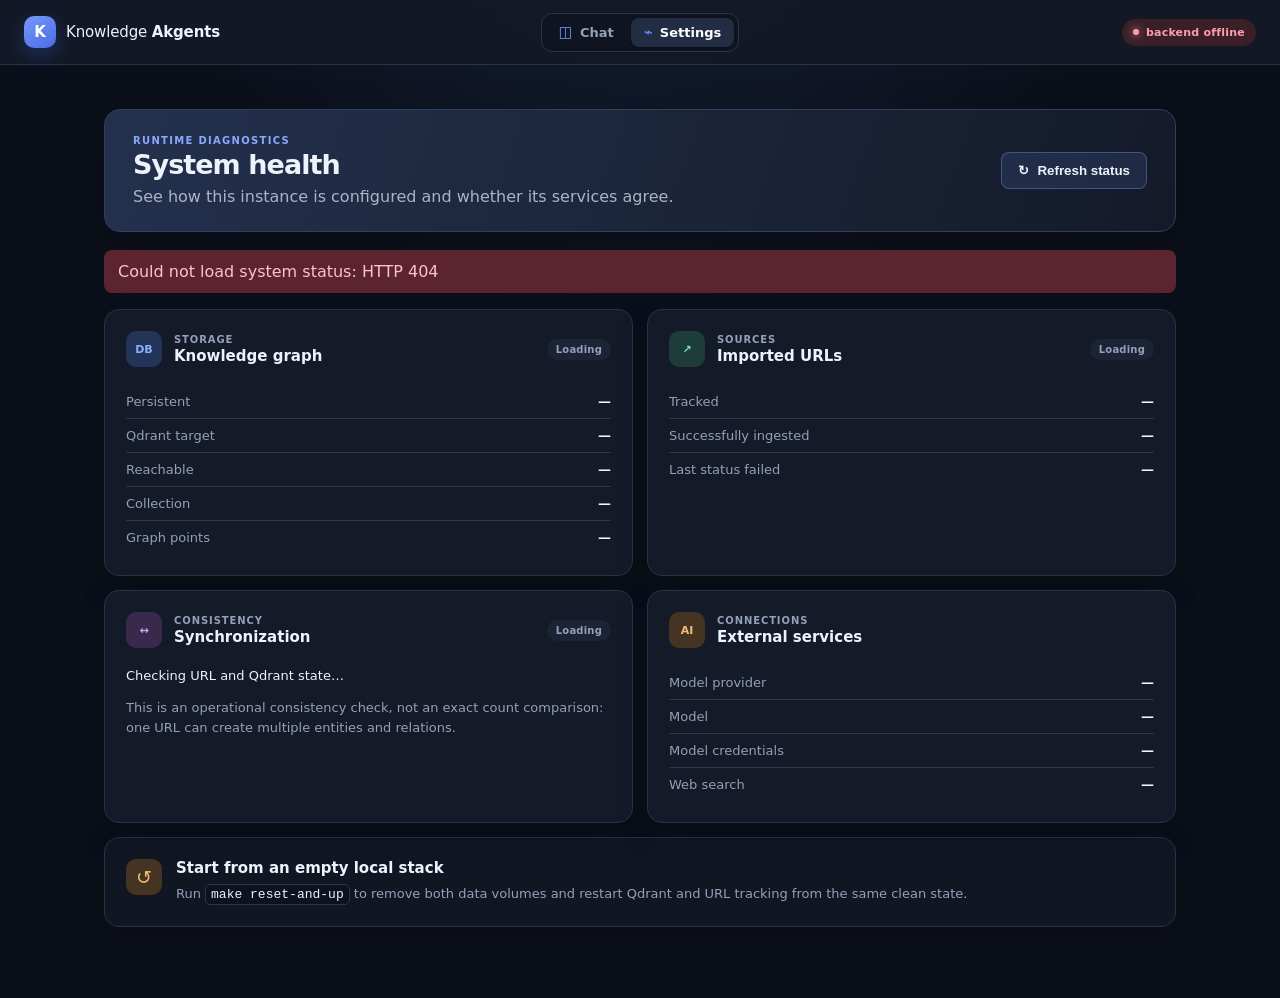
==== frontend/settings.html @ 5fef94a9 "adds settings and improved structure" ====
<!DOCTYPE html>
<html lang="en">
  <head>
    <meta charset="utf-8" />
    <meta name="viewport" content="width=device-width, initial-scale=1" />
    <title>Settings · Knowledge Akgents</title>
    <link rel="stylesheet" href="styles.css?v=3" />
  </head>
  <body class="settings-page">
    <header class="app-header">
      <div class="app-header-inner">
        <a data-backend-link class="product-brand" href="/">
          <span class="brand-mark" aria-hidden="true">K</span>
          <span class="brand-name">Knowledge <strong>Akgents</strong></span>
        </a>
        <nav class="app-tabs" aria-label="Primary navigation">
          <a data-backend-link href="/">
            <span class="tab-icon" aria-hidden="true">◫</span>
            Chat
          </a>
          <a data-backend-link class="active" href="settings.html">
            <span class="tab-icon" aria-hidden="true">⌁</span>
            Settings
          </a>
        </nav>
        <div id="api-status" class="status offline">checking…</div>
      </div>
    </header>

    <main class="settings-main">
      <div class="settings-heading">
        <div>
          <p class="eyebrow">Runtime diagnostics</p>
          <h2>System health</h2>
          <p>See how this instance is configured and whether its services agree.</p>
        </div>
        <button id="settings-refresh" class="secondary-button" type="button">
          <span aria-hidden="true">↻</span>
          Refresh status
        </button>
      </div>

      <div id="settings-error" class="settings-error" hidden></div>

      <section class="settings-grid" aria-live="polite">
        <article class="settings-card">
          <div class="card-heading">
            <div class="card-title">
              <span class="card-icon storage-icon" aria-hidden="true">DB</span>
              <div>
                <p>Storage</p>
                <h3>Knowledge graph</h3>
              </div>
            </div>
            <span id="storage-mode" class="pill neutral">loading</span>
          </div>
          <dl>
            <div><dt>Persistent</dt><dd id="storage-persistent">—</dd></div>
            <div><dt>Qdrant target</dt><dd id="qdrant-target">—</dd></div>
            <div><dt>Reachable</dt><dd id="qdrant-reachable">—</dd></div>
            <div><dt>Collection</dt><dd id="qdrant-collection">—</dd></div>
            <div><dt>Graph points</dt><dd id="qdrant-points">—</dd></div>
          </dl>
          <p id="qdrant-error" class="card-note error-text" hidden></p>
        </article>

        <article class="settings-card">
          <div class="card-heading">
            <div class="card-title">
              <span class="card-icon urls-icon" aria-hidden="true">↗</span>
              <div>
                <p>Sources</p>
                <h3>Imported URLs</h3>
              </div>
            </div>
            <span id="url-count" class="pill neutral">loading</span>
          </div>
          <dl>
            <div><dt>Tracked</dt><dd id="urls-tracked">—</dd></div>
            <div><dt>Successfully ingested</dt><dd id="urls-ingested">—</dd></div>
            <div><dt>Last status failed</dt><dd id="urls-failed">—</dd></div>
          </dl>
        </article>

        <article class="settings-card">
          <div class="card-heading">
            <div class="card-title">
              <span class="card-icon sync-icon" aria-hidden="true">↔</span>
              <div>
                <p>Consistency</p>
                <h3>Synchronization</h3>
              </div>
            </div>
            <span id="sync-state" class="pill neutral">loading</span>
          </div>
          <p id="sync-reason" class="card-note">Checking URL and Qdrant state…</p>
          <p class="card-note muted">
            This is an operational consistency check, not an exact count comparison:
            one URL can create multiple entities and relations.
          </p>
        </article>

        <article class="settings-card">
          <div class="card-heading">
            <div class="card-title">
              <span class="card-icon services-icon" aria-hidden="true">AI</span>
              <div>
                <p>Connections</p>
                <h3>External services</h3>
              </div>
            </div>
          </div>
          <dl>
            <div><dt>Model provider</dt><dd id="model-provider">—</dd></div>
            <div><dt>Model</dt><dd id="model-name">—</dd></div>
            <div><dt>Model credentials</dt><dd id="model-configured">—</dd></div>
            <div><dt>Web search</dt><dd id="web-configured">—</dd></div>
          </dl>
        </article>
      </section>

      <section class="reset-guidance">
        <span class="reset-icon" aria-hidden="true">↺</span>
        <div>
          <h3>Start from an empty local stack</h3>
          <p>
            Run <code>make reset-and-up</code> to remove both data volumes and restart
            Qdrant and URL tracking from the same clean state.
          </p>
        </div>
      </section>
    </main>

    <script type="module" src="settings.js?v=2"></script>
  </body>
</html>
---- frontend/styles.css ----
:root {
  --bg: #0b0f19;
  --panel: #141a28;
  --panel-2: #1b2335;
  --panel-3: #222c42;
  --text: #eef2fb;
  --muted: #94a0b8;
  --accent: #6d91ff;
  --accent-soft: #27395f;
  --line: #28334a;
  --human: #2b6cff;
  --tool: #3a2f5c;
  --error: #5c2330;
}

* { box-sizing: border-box; }

body {
  margin: 0;
  font-family: system-ui, -apple-system, Segoe UI, Roboto, sans-serif;
  background: var(--bg);
  color: var(--text);
  display: flex;
  flex-direction: column;
  height: 100vh;
}

.app-header {
  position: relative;
  z-index: 10;
  background: rgba(20, 26, 40, 0.92);
  border-bottom: 1px solid var(--line);
  backdrop-filter: blur(16px);
}

.app-header-inner {
  width: 100%;
  min-height: 64px;
  padding: 0 24px;
  display: grid;
  grid-template-columns: 1fr auto 1fr;
  align-items: center;
  gap: 24px;
}

.product-brand {
  width: max-content;
  display: inline-flex;
  align-items: center;
  gap: 10px;
  color: var(--text);
  text-decoration: none;
}

.brand-mark {
  width: 32px;
  height: 32px;
  display: grid;
  place-items: center;
  border-radius: 10px;
  color: white;
  font-size: 15px;
  font-weight: 800;
  background: linear-gradient(145deg, #7798ff, #486de0);
  box-shadow: 0 7px 20px rgba(62, 101, 218, 0.32);
}

.brand-name { font-size: 15px; font-weight: 500; letter-spacing: -0.01em; }
.brand-name strong { font-weight: 750; }

.app-tabs {
  display: flex;
  gap: 4px;
  padding: 4px;
  border: 1px solid var(--line);
  border-radius: 11px;
  background: #0f1420;
}

.app-tabs a {
  display: inline-flex;
  align-items: center;
  gap: 7px;
  color: var(--muted);
  text-decoration: none;
  font-size: 13px;
  font-weight: 600;
  padding: 7px 13px;
  border-radius: 8px;
  transition: color 120ms ease, background 120ms ease, box-shadow 120ms ease;
}

.app-tabs a:hover { color: var(--text); }
.app-tabs a.active {
  color: white;
  background: var(--panel-3);
  box-shadow: 0 1px 2px rgba(0, 0, 0, 0.35);
}

.tab-icon { color: var(--accent); font-size: 15px; line-height: 1; }

.status {
  justify-self: end;
  display: inline-flex;
  align-items: center;
  gap: 7px;
  font-size: 11px;
  font-weight: 650;
  letter-spacing: 0.02em;
  padding: 6px 10px;
  border: 1px solid transparent;
  border-radius: 999px;
}
.status::before {
  content: "";
  width: 6px;
  height: 6px;
  border-radius: 50%;
  background: currentColor;
  box-shadow: 0 0 8px currentColor;
}
.status.online { background: #16351f; color: #7ee2a0; }
.status.offline { background: #3a1f26; color: #ff9db0; }

.chat-page main { flex: 1; overflow: hidden; display: flex; }

.log {
  flex: 1;
  overflow-y: auto;
  padding: 20px;
  display: flex;
  flex-direction: column;
  gap: 10px;
}

.urls-panel {
  width: 280px;
  flex-shrink: 0;
  border-left: 1px solid #26304a;
  background: var(--panel);
  display: flex;
  flex-direction: column;
  overflow: hidden;
}

.urls-panel-header {
  display: flex;
  align-items: center;
  justify-content: space-between;
  padding: 12px 16px;
  border-bottom: 1px solid #26304a;
}

.urls-panel-header h2 { font-size: 14px; margin: 0; color: var(--muted); }

#urls-refresh {
  background: transparent;
  padding: 2px 8px;
  font-size: 16px;
  line-height: 1;
}

.url-list {
  list-style: none;
  margin: 0;
  padding: 8px;
  overflow-y: auto;
  display: flex;
  flex-direction: column;
  gap: 6px;
}

.url-item {
  padding: 8px 10px;
  border-radius: 8px;
  background: var(--panel-2);
  font-size: 13px;
  overflow-wrap: anywhere;
}

.url-item a { color: var(--accent); text-decoration: none; }
.url-item a:hover { text-decoration: underline; }
.url-item .url-meta { margin-top: 4px; font-size: 11px; color: var(--muted); }
.url-item.empty, .url-item.error { color: var(--muted); background: transparent; }

.msg {
  max-width: 80%;
  padding: 10px 14px;
  border-radius: 12px;
  background: var(--panel-2);
  white-space: pre-wrap;
  word-wrap: break-word;
  line-height: 1.4;
}

.msg .who { font-size: 12px; color: var(--muted); margin-bottom: 4px; }
.msg.human { align-self: flex-end; background: var(--human); }
.msg.tool { background: var(--tool); font-family: ui-monospace, monospace; font-size: 13px; }
.msg.system { align-self: center; background: transparent; color: var(--muted); font-size: 12px; }
.msg.error { background: var(--error); color: #ffc2cd; }

footer { background: var(--panel); border-top: 1px solid #26304a; padding: 12px 20px; }

.ingest { display: flex; gap: 8px; margin-bottom: 10px; }
.composer { display: flex; gap: 8px; }

input {
  flex: 1;
  padding: 10px 12px;
  border-radius: 8px;
  border: 1px solid #2b3550;
  background: #0d1220;
  color: var(--text);
  font-size: 14px;
}

button {
  padding: 10px 16px;
  border: 0;
  border-radius: 8px;
  background: var(--accent);
  color: white;
  font-weight: 600;
  cursor: pointer;
}
button:hover { filter: brightness(1.1); }
button:disabled { cursor: wait; opacity: 0.65; }
#ingest { background: #3a466b; }

.settings-page { min-height: 100vh; height: auto; }
.settings-page {
  background:
    radial-gradient(circle at 50% -20%, rgba(68, 102, 184, 0.22), transparent 38%),
    var(--bg);
}

.settings-main {
  width: min(1120px, 100%);
  margin: 0 auto;
  padding: 44px 24px 72px;
}

.settings-heading {
  display: flex;
  align-items: center;
  justify-content: space-between;
  gap: 24px;
  margin-bottom: 18px;
  padding: 25px 28px;
  overflow: hidden;
  border: 1px solid #30405d;
  border-radius: 16px;
  background:
    linear-gradient(110deg, rgba(37, 51, 81, 0.92), rgba(20, 26, 40, 0.94)),
    var(--panel);
  box-shadow: 0 18px 50px rgba(0, 0, 0, 0.18);
}

.settings-heading h2 {
  margin: 3px 0 7px;
  font-size: 27px;
  letter-spacing: -0.035em;
}
.settings-heading p { margin: 0; color: #aab4c8; }
.eyebrow {
  color: #8ba8ff !important;
  text-transform: uppercase;
  letter-spacing: 0.13em;
  font-size: 10px;
  font-weight: 800;
}

.secondary-button {
  display: inline-flex;
  align-items: center;
  gap: 8px;
  flex-shrink: 0;
  color: var(--text);
  background: rgba(109, 145, 255, 0.13);
  border: 1px solid rgba(133, 162, 255, 0.34);
}
.secondary-button:hover { background: rgba(109, 145, 255, 0.2); }

.settings-grid {
  display: grid;
  grid-template-columns: repeat(2, minmax(0, 1fr));
  gap: 14px;
}

.settings-card, .reset-guidance {
  background: var(--panel);
  border: 1px solid var(--line);
  border-radius: 15px;
  padding: 21px;
  box-shadow: 0 12px 34px rgba(0, 0, 0, 0.14);
}

.settings-card {
  transition: border-color 140ms ease, transform 140ms ease;
}
.settings-card:hover {
  border-color: #394967;
  transform: translateY(-1px);
}

.card-heading {
  display: flex;
  align-items: center;
  justify-content: space-between;
  gap: 16px;
  margin-bottom: 18px;
}

.card-title { display: flex; align-items: center; gap: 12px; }
.card-title p {
  margin: 0 0 2px;
  color: var(--muted);
  font-size: 10px;
  font-weight: 750;
  letter-spacing: 0.09em;
  text-transform: uppercase;
}
.card-heading h3, .reset-guidance h3 { margin: 0; font-size: 15px; }

.card-icon {
  width: 36px;
  height: 36px;
  flex: 0 0 auto;
  display: grid;
  place-items: center;
  border-radius: 10px;
  font-size: 11px;
  font-weight: 800;
}
.storage-icon { color: #91adff; background: #243458; }
.urls-icon { color: #78dec2; background: #1d3c3a; }
.sync-icon { color: #d4a6ff; background: #392a4d; }
.services-icon { color: #f1bd79; background: #443421; }

.settings-card dl { margin: 0; }
.settings-card dl div {
  display: flex;
  justify-content: space-between;
  gap: 24px;
  padding: 9px 0;
  border-top: 1px solid rgba(58, 72, 101, 0.62);
}
.settings-card dl div:first-child { border-top: 0; }
.settings-card dt { color: var(--muted); font-size: 13px; }
.settings-card dd {
  margin: 0;
  color: #f4f6fc;
  text-align: right;
  font-size: 13px;
  font-weight: 600;
  overflow-wrap: anywhere;
}

.pill {
  display: inline-flex;
  align-items: center;
  border-radius: 999px;
  padding: 5px 9px;
  font-size: 10px;
  font-weight: 700;
  letter-spacing: 0.02em;
  text-transform: capitalize;
}
.pill.good { background: #16351f; color: #7ee2a0; }
.pill.warning { background: #493c1c; color: #f4cf70; }
.pill.bad { background: #5c2330; color: #ffc2cd; }
.pill.neutral { background: var(--panel-2); color: var(--muted); }

.card-note { line-height: 1.55; margin: 0; font-size: 13px; }
.card-note + .card-note { margin-top: 12px; }
.muted { color: var(--muted); }
.error-text { color: #ffc2cd; margin-top: 12px; }
.settings-error {
  background: var(--error);
  color: #ffc2cd;
  border-radius: 8px;
  padding: 12px 14px;
  margin-bottom: 16px;
}

.reset-guidance {
  display: flex;
  align-items: flex-start;
  gap: 14px;
  margin-top: 14px;
  background: rgba(20, 26, 40, 0.7);
}
.reset-icon {
  width: 36px;
  height: 36px;
  flex: 0 0 auto;
  display: grid;
  place-items: center;
  border-radius: 10px;
  color: #f1bd79;
  background: #443421;
  font-size: 19px;
}
.reset-guidance p { margin: 7px 0 0; color: var(--muted); line-height: 1.5; font-size: 13px; }
code {
  color: var(--text);
  background: #0d1220;
  border: 1px solid #2b3550;
  border-radius: 5px;
  padding: 2px 5px;
}

@media (max-width: 720px) {
  .app-header-inner {
    min-height: 58px;
    padding: 0 14px;
    grid-template-columns: auto 1fr auto;
    gap: 10px;
  }
  .brand-name { display: none; }
  .app-tabs { justify-self: center; }
  .app-tabs a { padding: 7px 10px; }
  .status { padding: 6px; font-size: 0; }
  .settings-main { padding: 28px 16px 48px; }
  .settings-heading { align-items: stretch; flex-direction: column; }
  .settings-heading .secondary-button { justify-content: center; }
  .settings-grid { grid-template-columns: 1fr; }
  .urls-panel { display: none; }
  .msg { max-width: 95%; }
}
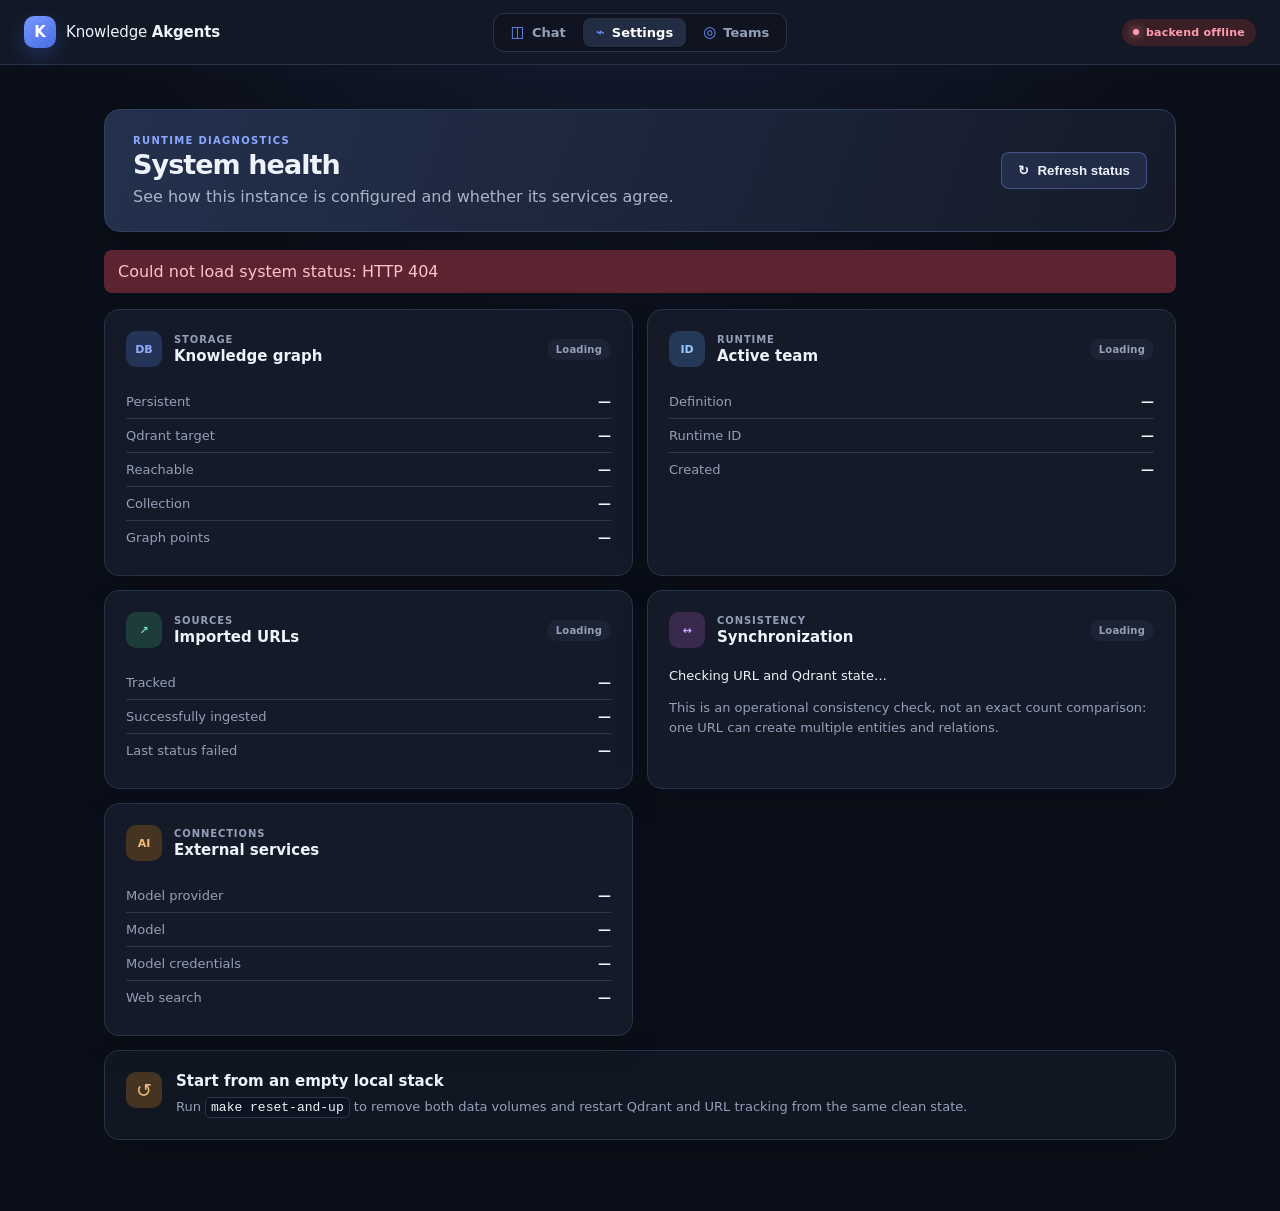
==== commit 024e4f87: "Adds teams so the knowledge can be reused" ====
--- a/frontend/settings.html
+++ b/frontend/settings.html
@@ -21,6 +21,10 @@
           <a data-backend-link class="active" href="settings.html">
             <span class="tab-icon" aria-hidden="true">⌁</span>
             Settings
+          </a>
+          <a data-backend-link href="teams.html">
+            <span class="tab-icon" aria-hidden="true">◎</span>
+            Teams
           </a>
         </nav>
         <div id="api-status" class="status offline">checking…</div>
@@ -62,6 +66,24 @@
             <div><dt>Graph points</dt><dd id="qdrant-points">—</dd></div>
           </dl>
           <p id="qdrant-error" class="card-note error-text" hidden></p>
+        </article>
+
+        <article class="settings-card">
+          <div class="card-heading">
+            <div class="card-title">
+              <span class="card-icon team-icon" aria-hidden="true">ID</span>
+              <div>
+                <p>Runtime</p>
+                <h3>Active team</h3>
+              </div>
+            </div>
+            <span id="team-status" class="pill neutral">loading</span>
+          </div>
+          <dl>
+            <div><dt>Definition</dt><dd id="team-namespace">—</dd></div>
+            <div><dt>Runtime ID</dt><dd id="team-id">—</dd></div>
+            <div><dt>Created</dt><dd id="team-created">—</dd></div>
+          </dl>
         </article>
 
         <article class="settings-card">
--- a/frontend/styles.css
+++ b/frontend/styles.css
@@ -336,6 +336,7 @@
 .urls-icon { color: #78dec2; background: #1d3c3a; }
 .sync-icon { color: #d4a6ff; background: #392a4d; }
 .services-icon { color: #f1bd79; background: #443421; }
+.team-icon { color: #92c8ff; background: #243958; }
 
 .settings-card dl { margin: 0; }
 .settings-card dl div {
@@ -408,6 +409,63 @@
   border: 1px solid #2b3550;
   border-radius: 5px;
   padding: 2px 5px;
+}
+
+.team-section {
+  margin-top: 18px;
+  padding: 24px;
+  border: 1px solid var(--line);
+  border-radius: 16px;
+  background: rgba(20, 26, 40, 0.88);
+  box-shadow: 0 12px 34px rgba(0, 0, 0, 0.14);
+}
+
+.section-heading {
+  display: flex;
+  align-items: center;
+  justify-content: space-between;
+  gap: 20px;
+  margin-bottom: 14px;
+}
+.section-heading h3 { margin: 3px 0 0; font-size: 18px; }
+.section-copy {
+  max-width: 760px;
+  margin: -4px 0 18px;
+  color: var(--muted);
+  font-size: 13px;
+  line-height: 1.55;
+}
+
+.active-team-card, .team-list-card {
+  display: flex;
+  align-items: center;
+  justify-content: space-between;
+  gap: 20px;
+  padding: 17px 18px;
+  border: 1px solid #30405d;
+  border-radius: 12px;
+  background: linear-gradient(120deg, rgba(39, 57, 95, 0.68), rgba(27, 35, 53, 0.8));
+}
+.team-list {
+  display: flex;
+  flex-direction: column;
+  gap: 9px;
+}
+.team-list-card { background: var(--panel-2); border-color: var(--line); }
+.team-list-card.active { border-color: rgba(109, 145, 255, 0.65); }
+.team-card-details { min-width: 0; }
+.team-card-details h4 {
+  margin: 0 0 6px;
+  font-size: 14px;
+  overflow-wrap: anywhere;
+}
+.team-card-details p { margin: 0; font-size: 12px; overflow-wrap: anywhere; }
+.team-card-actions { flex: 0 0 auto; }
+.team-card-actions button { padding: 8px 12px; font-size: 12px; }
+.team-active-badge {
+  color: #9cb3f5;
+  font-size: 11px;
+  font-weight: 650;
 }
 
 @media (max-width: 720px) {
@@ -427,4 +485,11 @@
   .settings-grid { grid-template-columns: 1fr; }
   .urls-panel { display: none; }
   .msg { max-width: 95%; }
-}
+  .app-tabs a { font-size: 0; }
+  .app-tabs .tab-icon { font-size: 15px; }
+  .active-team-card, .team-list-card {
+    align-items: flex-start;
+    flex-direction: column;
+  }
+  .team-card-actions, .team-card-actions button { width: 100%; }
+}
